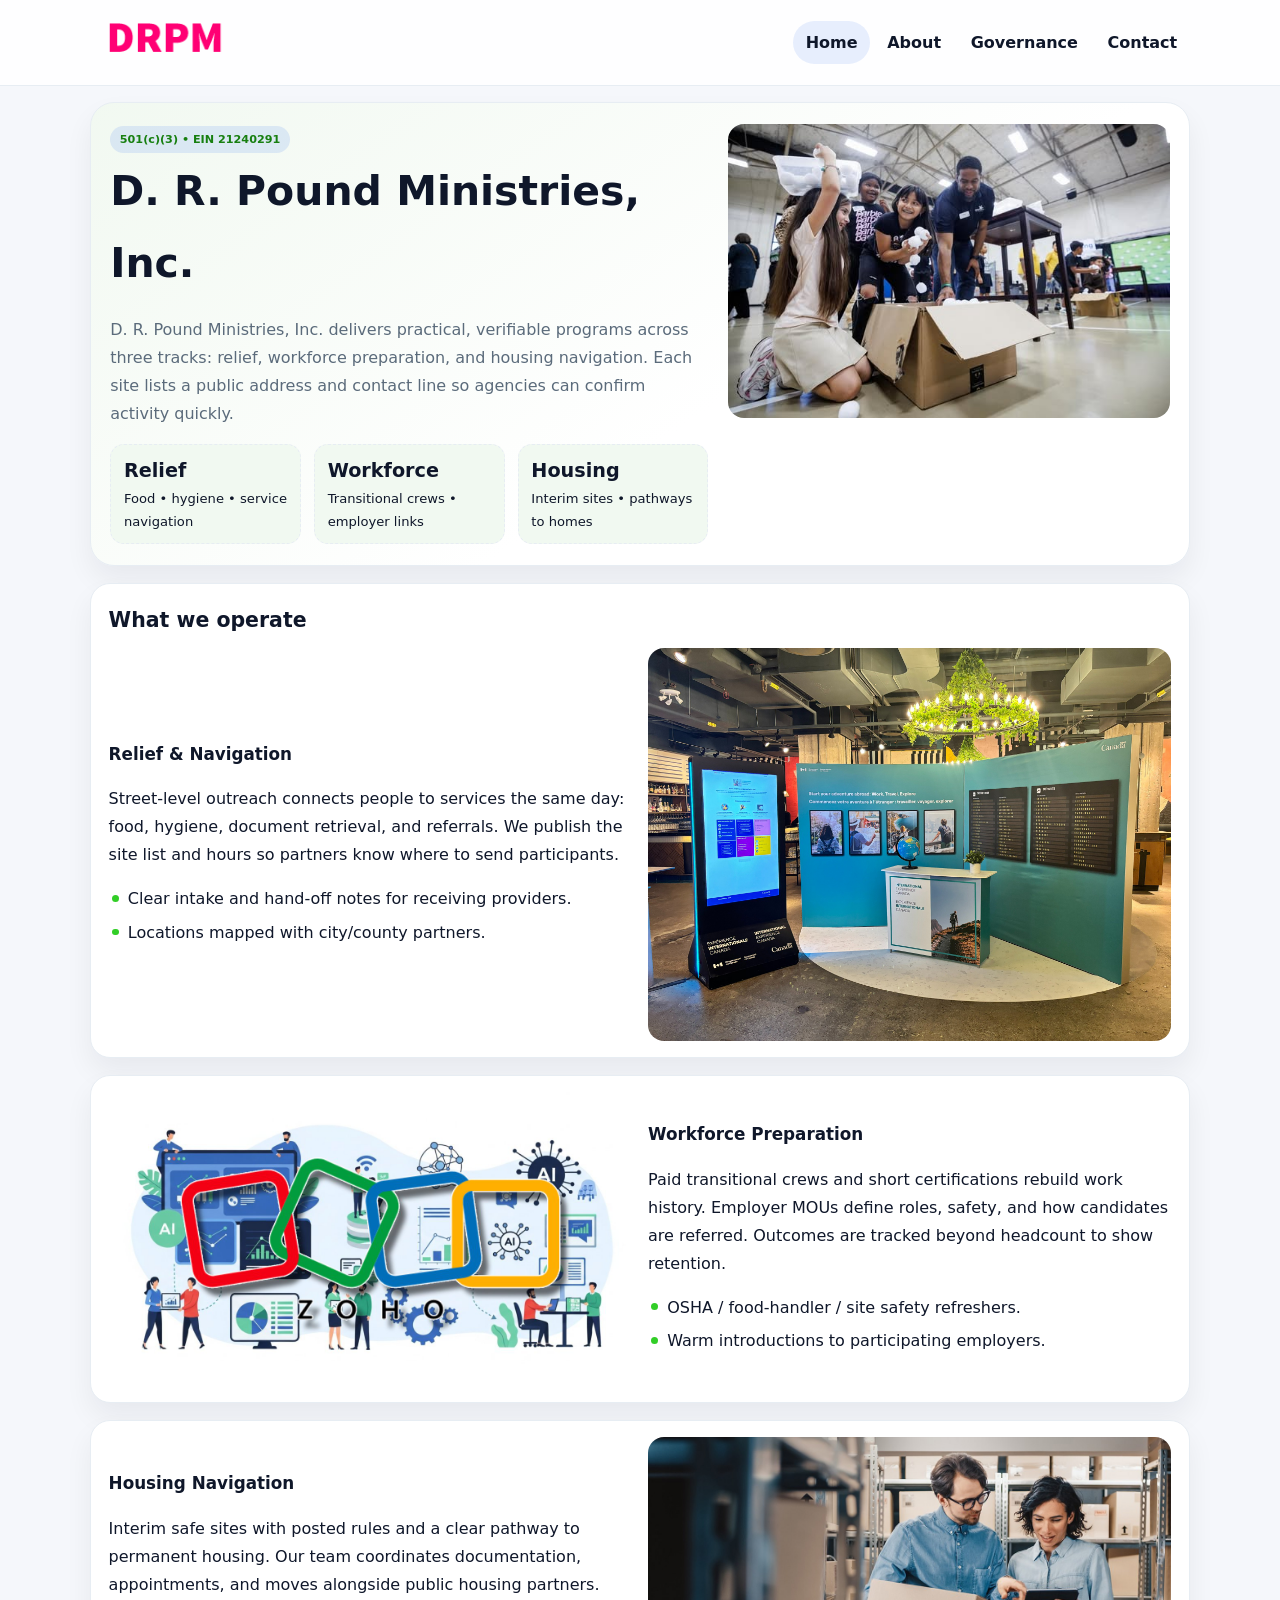
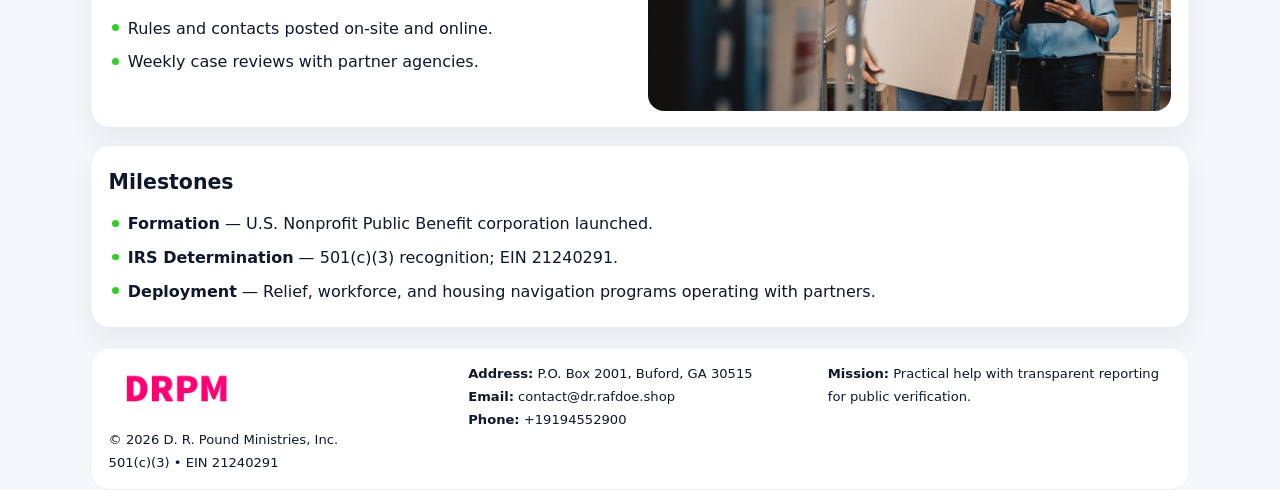
==== index.html @ e8cb46fb "Initial commit" ====
<!doctype html><html lang="en"><head>
<meta charset="utf-8">
<meta name="viewport" content="width=device-width,initial-scale=1">
<title>D. R. Pound Ministries, Inc. – Nonprofit • 2025</title>
<link rel="stylesheet" href="assets/styles.css">
<link rel="icon" href="images/logo.png">
<meta name="data-ein" content="21240291">
<meta name="data-name" content="D. R. Pound Ministries, Inc.">
  <meta name="description" content="Our nonprofit strengthens the community with programs focused on community services, education, and direct relief.">
</head><body>
<div style="position:absolute;left:-9999px;top:-9999px;opacity:0" data-uniq="{{UNIQUE_BLOB}}">
  <span>Our nonprofit strengthens the community with programs focused on community services, education, and direct relief.</span><svg width="12" height="12" viewBox="0 0 12 12" xmlns="http://www.w3.org/2000/svg"><circle cx="6" cy="6" r="5" fill="#0f766e"/></svg><img src="images/hero.jpg" width="1" height="1" alt="" loading="lazy"/>
</div>

<header class="header">
  <div class="c0e65a6526e">
    <a href="index.html"><img src="images/logo.png" alt=""></a>
    <div class="links">
      <a class="active" href="index.html">Home</a>
      <a href="about.html">About</a>
      <a href="governance.html">Governance</a>
      <a href="contact.html">Contact</a>
    </div>
  </div>
</header>

<section class="mast">
  <div>
    <span class="c62d087348f">501(c)(3) • EIN 21240291</span>
    <h1>D. R. Pound Ministries, Inc.</h1>
    <p>D. R. Pound Ministries, Inc. delivers practical, verifiable programs across three tracks: relief, workforce preparation, and housing navigation. Each site lists a public address and contact line so agencies can confirm activity quickly.</p>
    <div class="stats">
      <div class="stat"><b>Relief</b><div class="small">Food • hygiene • service navigation</div></div>
      <div class="stat"><b>Workforce</b><div class="small">Transitional crews • employer links</div></div>
      <div class="stat"><b>Housing</b><div class="small">Interim sites • pathways to homes</div></div>
    </div>
  </div>
  <img class="img" src="images/hero.jpg" alt="Program hero">
</section>

<section class="section panel">
  <h2>What we operate</h2>
  <div class="z">
    <div>
      <h3>Relief & Navigation</h3>
      <p>Street-level outreach connects people to services the same day: food, hygiene, document retrieval, and referrals. We publish the site list and hours so partners know where to send participants.</p>
      <ul class="timeline">
        <li>Clear intake and hand-off notes for receiving providers.</li>
        <li>Locations mapped with city/county partners.</li>
      </ul>
    </div>
    <img class="img" src="images/relief.jpg" alt="">
  </div>
</section>

<section class="section panel">
  <div class="z rev">
    <img class="img" src="images/jobs.jpg" alt="">
    <div>
      <h3>Workforce Preparation</h3>
      <p>Paid transitional crews and short certifications rebuild work history. Employer MOUs define roles, safety, and how candidates are referred. Outcomes are tracked beyond headcount to show retention.</p>
      <ul class="timeline">
        <li>OSHA / food-handler / site safety refreshers.</li>
        <li>Warm introductions to participating employers.</li>
      </ul>
    </div>
  </div>
</section>

<section class="section panel">
  <div class="z">
    <div>
      <h3>Housing Navigation</h3>
      <p>Interim safe sites with posted rules and a clear pathway to permanent housing. Our team coordinates documentation, appointments, and moves alongside public housing partners.</p>
      <ul class="timeline">
        <li>Rules and contacts posted on-site and online.</li>
        <li>Weekly case reviews with partner agencies.</li>
      </ul>
    </div>
    <img class="img" src="images/land.jpg" alt="">
  </div>
</section>

<section class="section panel">
  <h2>Milestones</h2>
  <ul class="timeline">
    <li><strong>Formation</strong> — U.S. Nonprofit Public Benefit corporation launched.</li>
    <li><strong>IRS Determination</strong> — 501(c)(3) recognition; EIN 21240291.</li>
    <li><strong>Deployment</strong> — Relief, workforce, and housing navigation programs operating with partners.</li>
  </ul>
</section>

<footer>
  <div class="footer">
    <div>
      <img src="images/logo.png" style="width:135px;margin-bottom:.35rem" alt="">
      <div class="small">© <span id="y"></span> D. R. Pound Ministries, Inc.</div>
      <div class="small">501(c)(3) • EIN 21240291</div>
    </div>
    <div>
      <div class="small"><strong>Address:</strong> P.O. Box 2001, Buford, GA 30515</div>
      <div class="small"><strong>Email:</strong> <a href="mailto:contact@dr.rafdoe.shop">contact@dr.rafdoe.shop</a></div>
      <div class="small"><strong>Phone:</strong> <a href="tel:+19194552900">+19194552900</a></div>
    </div>
    <div>
      <div class="small"><strong>Mission:</strong> Practical help with transparent reporting for public verification.</div>
    </div>
  </div>
</footer>

<script>
/* Đổi màu thương hiệu theo EIN để tránh trùng lặp */
(function(){
  function hash(s){let x=2166136261>>>0;for(let i=0;i<s.length;i++){x^=s.charCodeAt(i);x=(x*16777619)>>>0;}return x>>>0;}
  const k = hash((document.querySelector('meta[name="data-ein"]')?.content||document.querySelector('meta[name="data-name"]')?.content||'0').replace(/\s+/g,''));
  const H=k%360,S=56+(k%14),L=48;
  const r=document.documentElement;
  r.style.setProperty('--brand',`hsl(${H} ${S}% ${L}%)`);
  r.style.setProperty('--brand-ink',`hsl(${H} ${Math.min(96,S+10)}% ${Math.max(22,L-20)}%)`);
  r.style.setProperty('--soft',`hsl(${H} ${Math.max(30,S-30)}% 96%)`);
  document.getElementById('y').textContent=new Date().getFullYear();
})();
</script>
</body></html>
---- assets/styles.css ----
:root{
  --ink:#0f172a;          /* chữ chính */
  --muted:#5b6b7b;        /* chữ phụ */
  --line:#e7edf3;         /* viền */
  --paper:#ffffff;
  --soft:#f6f9ff;
  --brand:#2563eb;        /* sẽ bị ghi đè bằng script ở index (theo EIN) */
  --brand-ink:#1e40af;
  --sh:0 14px 28px rgba(15,23,42,.06);
  --r:18px;
}
*{box-sizing:border-box}
html,body{height:100%}
body{
  margin:0;
  font-family:Inter,system-ui,-apple-system,BlinkMacSystemFont,"Segoe UI",Arial,sans-serif;
  color:var(--ink);
  background:#f5f7fb;
  line-height:1.75;
}

/* NAV – mảnh, nổi */
.header{
  position:sticky;top:0;z-index:30;background:rgba(255,255,255,.85);
  backdrop-filter:saturate(180%) blur(10px);border-bottom:1px solid var(--line);
}
.c0e65a6526e{
  width:min(1100px,94%);margin:0 auto;display:flex;align-items:center;gap:1rem;
  padding:.55rem 0;
}
.c0e65a6526e img{width:150px;display:block}
.c0e65a6526e .links{margin-left:auto;display:flex;gap:.25rem}
.c0e65a6526e .links a{
  color:var(--ink);text-decoration:none;font-weight:600;padding:.45rem .8rem;border-radius:999px;
}
.c0e65a6526e .links a:hover,.c0e65a6526e .links a.active{background:rgba(37,99,235,.10)}

/* MASTHEAD (hero trung tâm) */
.mast{
  width:min(1100px,94%);margin:1rem auto 0;background:linear-gradient(145deg,var(--soft),#fff 60%);
  border:1px solid var(--line);border-radius:24px;box-shadow:var(--sh);
  display:grid;grid-template-columns:1.15fr .85fr;gap:1.2rem;padding:1.3rem 1.2rem;
}
.mast h1{font-size:clamp(1.9rem,3.2vw,2.7rem);margin:.2rem 0 .4rem}
.mast p{color:var(--muted)}
.c62d087348f{display:inline-block;background:rgba(37,99,235,.12);color:var(--brand-ink);padding:.22rem .6rem;border-radius:999px;font-weight:700;font-size:.7rem}

/* SECTION chung */
.section{width:min(1100px,94%);margin:1.05rem auto 0}
.panel{background:#fff;border:1px solid var(--line);border-radius:20px;box-shadow:var(--sh);padding:1rem 1.1rem}
h2{font-size:1.28rem;margin:.2rem 0 .6rem}
h3{margin:.2rem 0 .35rem;font-size:1.05rem}

/* Z-LAYOUT (media–text xen kẽ) */
.z{
  display:grid;grid-template-columns:1fr 1fr;gap:1rem;align-items:center;
}
.z.rev{grid-template-columns:1fr 1fr}
.img{border-radius:16px;overflow:hidden}
img{max-width:100%;display:block}

/* CARDS */
.cards{display:grid;grid-template-columns:repeat(auto-fit,minmax(240px,1fr));gap:1rem}
.c4e661393a8{background:#fff;border:1px solid var(--line);border-radius:16px;padding:.85rem 1rem 1rem}

/* Milestones / stats */
.timeline{list-style:none;margin:.2rem 0 0;padding:0}
.timeline li{position:relative;padding-left:1.2rem;margin:.35rem 0}
.timeline li::before{content:"";position:absolute;left:.2rem;top:.6rem;width:.42rem;height:.42rem;border-radius:999px;background:var(--brand)}
.stats{display:grid;grid-template-columns:repeat(auto-fit,minmax(170px,1fr));gap:.8rem;margin-top:.5rem}
.stat{background:var(--soft);border:1px dashed var(--line);border-radius:14px;padding:.6rem .8rem}
.stat b{font-size:1.2rem}

/* FORM */
button,input,textarea{font:inherit}
.c8251f086c7{display:grid;gap:12px;max-width:760px}
.row2{display:grid;grid-template-columns:1fr 1fr;gap:12px}
input,textarea{width:100%;padding:.85rem 1rem;border:1px solid var(--line);border-radius:14px;background:#fff}
textarea{resize:vertical}
button.btn{width:auto;justify-self:start;background:var(--brand);color:#fff;border:0;border-radius:14px;padding:.8rem 1.35rem;cursor:pointer}
button.btn:hover{background:var(--brand-ink)}

/* FOOTER đậm hơn, dễ đọc */
footer{width:min(1100px,94%);margin:1.2rem auto 1.1rem;background:#fff;border:1px solid var(--line);border-radius:20px;padding:.9rem 1.1rem}
.footer{display:grid;grid-template-columns:repeat(auto-fit,minmax(220px,1fr));gap:1rem}
.small{color:#0f172a;font-size:.82rem}
.small a{color:#0f172a;text-decoration:none}
.small a:hover{text-decoration:underline}

/* Responsive */
@media(max-width:960px){.mast{grid-template-columns:1fr}.z,.z.rev{grid-template-columns:1fr}}
@media(max-width:640px){.c0e65a6526e{flex-wrap:wrap;justify-content:center}.row2{grid-template-columns:1fr}}
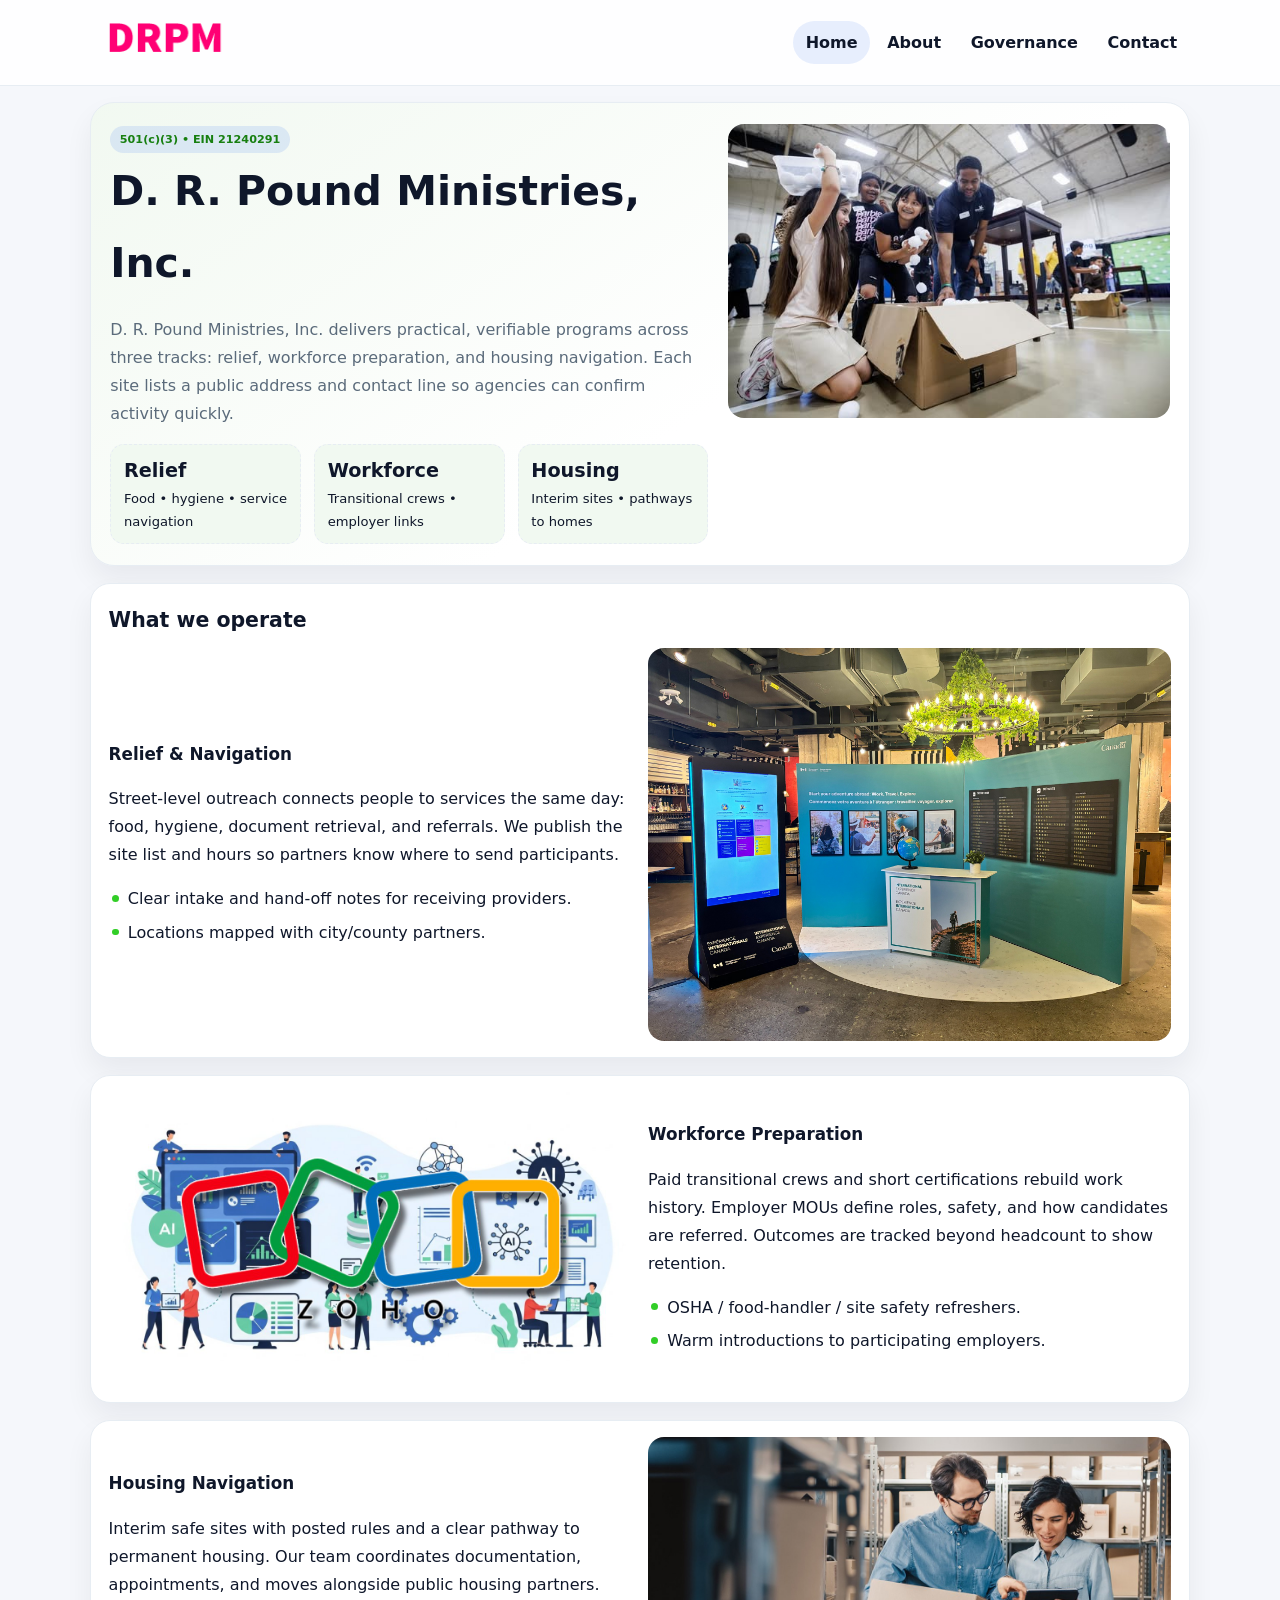
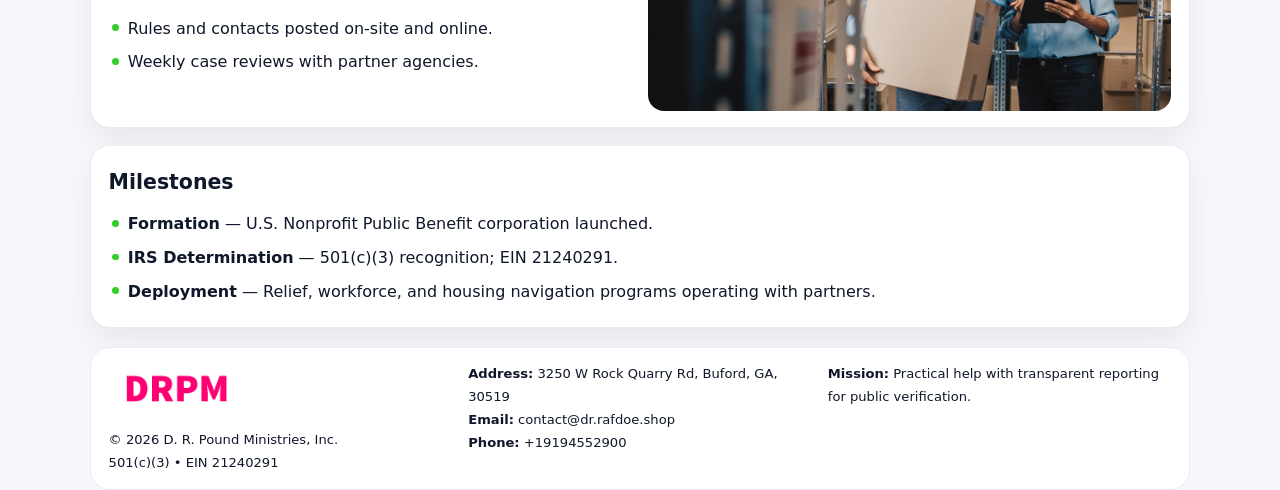
==== commit b0d0d58c: "Safe replace address only" ====
--- a/index.html
+++ b/index.html
@@ -98,7 +98,7 @@
       <div class="small">501(c)(3) • EIN 21240291</div>
     </div>
     <div>
-      <div class="small"><strong>Address:</strong> P.O. Box 2001, Buford, GA 30515</div>
+      <div class="small"><strong>Address:</strong> 3250 W Rock Quarry Rd, Buford, GA, 30519</div>
       <div class="small"><strong>Email:</strong> <a href="mailto:contact@dr.rafdoe.shop">contact@dr.rafdoe.shop</a></div>
       <div class="small"><strong>Phone:</strong> <a href="tel:+19194552900">+19194552900</a></div>
     </div>
